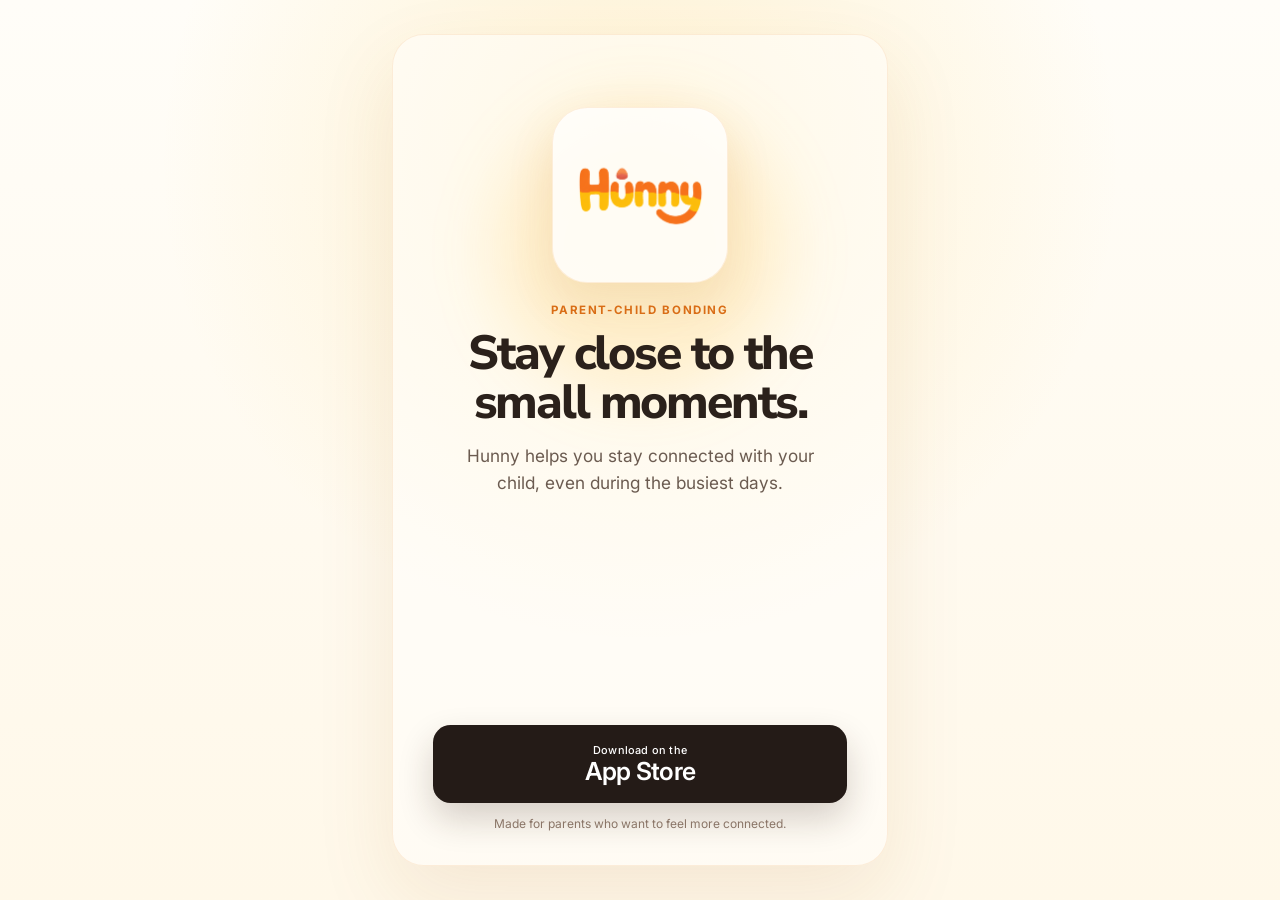
==== get-app/index.html @ f566de1e "Add Instagram app download landing page" ====
<!DOCTYPE html>
<html lang="en">
  <head>
    <meta charset="UTF-8" />
    <meta name="viewport" content="width=device-width, initial-scale=1, viewport-fit=cover" />
    <meta
      name="description"
      content="Download Hunny: Parent-Child Bonding from the App Store. Stay close to the small moments, even during busy days."
    />
    <meta name="theme-color" content="#fff9ed" />
    <meta property="og:type" content="website" />
    <meta property="og:title" content="Get Hunny: Parent-Child Bonding" />
    <meta
      property="og:description"
      content="Stay close to the small moments, even during busy days."
    />
    <meta
      property="og:image"
      content="https://www.hunnyappai.com/Assets/hunny-logo-color-header.png"
    />
    <meta property="og:url" content="https://www.hunnyappai.com/get-app/" />
    <link rel="canonical" href="https://www.hunnyappai.com/get-app/" />
    <link rel="preconnect" href="https://fonts.googleapis.com" />
    <link rel="preconnect" href="https://fonts.gstatic.com" crossorigin />
    <link
      href="https://fonts.googleapis.com/css2?family=Inter:wght@500;600;700&family=Nunito+Sans:wght@700;800&display=swap"
      rel="stylesheet"
    />
    <link rel="stylesheet" href="../get-app.css" />
    <title>Get Hunny: Parent-Child Bonding</title>
  </head>
  <body>
    <main class="download-page">
      <section class="download-card" aria-labelledby="download-heading">
        <div class="download-card__glow" aria-hidden="true"></div>

        <div class="download-card__content">
          <div class="download-logo-wrap">
            <img
              class="download-logo"
              src="../Assets/hunny-logo-color-header.png"
              alt="Hunny"
              width="1254"
              height="1254"
            />
          </div>

          <p class="download-eyebrow">PARENT-CHILD BONDING</p>
          <h1 id="download-heading">Stay close to the small moments.</h1>
          <p class="download-description">
            Hunny helps you stay connected with your child, even during the busiest days.
          </p>
        </div>

        <div class="download-actions">
          <a
            class="download-button"
            href="https://apps.apple.com/ca/app/hunny-parent-child-bonding/id6784933624"
            aria-label="Get Hunny: Parent-Child Bonding on the App Store"
          >
            <span class="download-button__kicker">Download on the</span>
            <span class="download-button__label">App Store</span>
          </a>
          <p class="download-note">Made for parents who want to feel more connected.</p>
        </div>
      </section>
    </main>
  </body>
</html>
---- get-app.css ----
:root {
  color-scheme: light;
  font-family: Inter, -apple-system, BlinkMacSystemFont, "Segoe UI", sans-serif;
  color: #2b211b;
  background: #fff9ed;
}

* {
  box-sizing: border-box;
}

html,
body {
  min-height: 100%;
  margin: 0;
}

body {
  background:
    radial-gradient(circle at 50% 18%, rgba(255, 204, 72, 0.22), transparent 30rem),
    linear-gradient(180deg, #fffdf8 0%, #fff8e9 100%);
}

.download-page {
  display: grid;
  min-height: 100vh;
  min-height: 100dvh;
  padding: max(1rem, env(safe-area-inset-top)) 1rem max(1rem, env(safe-area-inset-bottom));
  place-items: center;
}

.download-card {
  position: relative;
  display: flex;
  flex-direction: column;
  justify-content: space-between;
  width: min(100%, 31rem);
  min-height: calc(100vh - 2rem);
  min-height: calc(100dvh - max(2rem, env(safe-area-inset-top) + env(safe-area-inset-bottom)));
  padding: clamp(2.5rem, 8vh, 5rem) clamp(1.25rem, 6vw, 2.5rem) clamp(1.25rem, 4vh, 2rem);
  overflow: hidden;
  text-align: center;
}

.download-card__glow {
  position: absolute;
  top: clamp(2rem, 8vh, 5rem);
  left: 50%;
  width: 18rem;
  height: 18rem;
  border-radius: 50%;
  background: rgba(255, 190, 41, 0.17);
  filter: blur(2rem);
  pointer-events: none;
  transform: translateX(-50%);
}

.download-card__content,
.download-actions {
  position: relative;
  z-index: 1;
}

.download-logo-wrap {
  display: grid;
  width: clamp(8rem, 36vw, 11rem);
  aspect-ratio: 1;
  margin: 0 auto 1.25rem;
  padding: 0.55rem;
  border: 1px solid rgba(239, 141, 35, 0.14);
  border-radius: 2.2rem;
  background: rgba(255, 255, 255, 0.8);
  box-shadow: 0 1.2rem 3rem rgba(170, 92, 11, 0.12);
  place-items: center;
}

.download-logo {
  display: block;
  width: 100%;
  height: 100%;
  object-fit: contain;
}

.download-eyebrow {
  margin: 0 0 0.75rem;
  color: #d96d16;
  font-size: 0.72rem;
  font-weight: 700;
  letter-spacing: 0.14em;
}

h1 {
  max-width: 23rem;
  margin: 0 auto;
  font-family: "Nunito Sans", Inter, sans-serif;
  font-size: clamp(2rem, 8vw, 3rem);
  font-weight: 800;
  letter-spacing: -0.045em;
  line-height: 1.02;
}

.download-description {
  max-width: 23rem;
  margin: 1rem auto 0;
  color: #6b5b50;
  font-size: clamp(0.95rem, 3.8vw, 1.08rem);
  line-height: 1.55;
}

.download-actions {
  width: 100%;
  padding-top: clamp(2.5rem, 9vh, 6rem);
}

.download-button {
  display: grid;
  width: 100%;
  min-height: 4.85rem;
  padding: 0.75rem 1.5rem;
  border-radius: 1.1rem;
  background: #241b17;
  box-shadow: 0 1rem 2.2rem rgba(49, 31, 20, 0.2);
  color: #fff;
  text-decoration: none;
  transition: transform 160ms ease, box-shadow 160ms ease, background 160ms ease;
  place-content: center;
}

.download-button:hover {
  background: #3a2921;
  box-shadow: 0 1.2rem 2.5rem rgba(49, 31, 20, 0.24);
  transform: translateY(-2px);
}

.download-button:active {
  transform: translateY(0) scale(0.99);
}

.download-button:focus-visible {
  outline: 3px solid rgba(239, 133, 32, 0.55);
  outline-offset: 4px;
}

.download-button__kicker,
.download-button__label {
  display: block;
}

.download-button__kicker {
  margin-bottom: 0.08rem;
  font-size: 0.68rem;
  font-weight: 500;
  letter-spacing: 0.02em;
}

.download-button__label {
  font-size: 1.55rem;
  font-weight: 600;
  letter-spacing: -0.03em;
  line-height: 1.1;
}

.download-note {
  margin: 0.85rem 0 0;
  color: #8a7567;
  font-size: 0.75rem;
  line-height: 1.4;
}

@media (min-width: 40rem) {
  .download-card {
    min-height: min(52rem, calc(100dvh - 3rem));
    border: 1px solid rgba(234, 141, 52, 0.14);
    border-radius: 2rem;
    background: rgba(255, 255, 255, 0.48);
    box-shadow: 0 2rem 5rem rgba(160, 91, 23, 0.1);
  }
}

@media (max-height: 42rem) {
  .download-card {
    min-height: auto;
    padding-top: 1.5rem;
  }

  .download-logo-wrap {
    width: 6rem;
    margin-bottom: 0.75rem;
    border-radius: 1.5rem;
  }

  .download-description {
    margin-top: 0.65rem;
  }

  .download-actions {
    padding-top: 1.5rem;
  }
}

@media (prefers-reduced-motion: reduce) {
  .download-button {
    transition: none;
  }
}
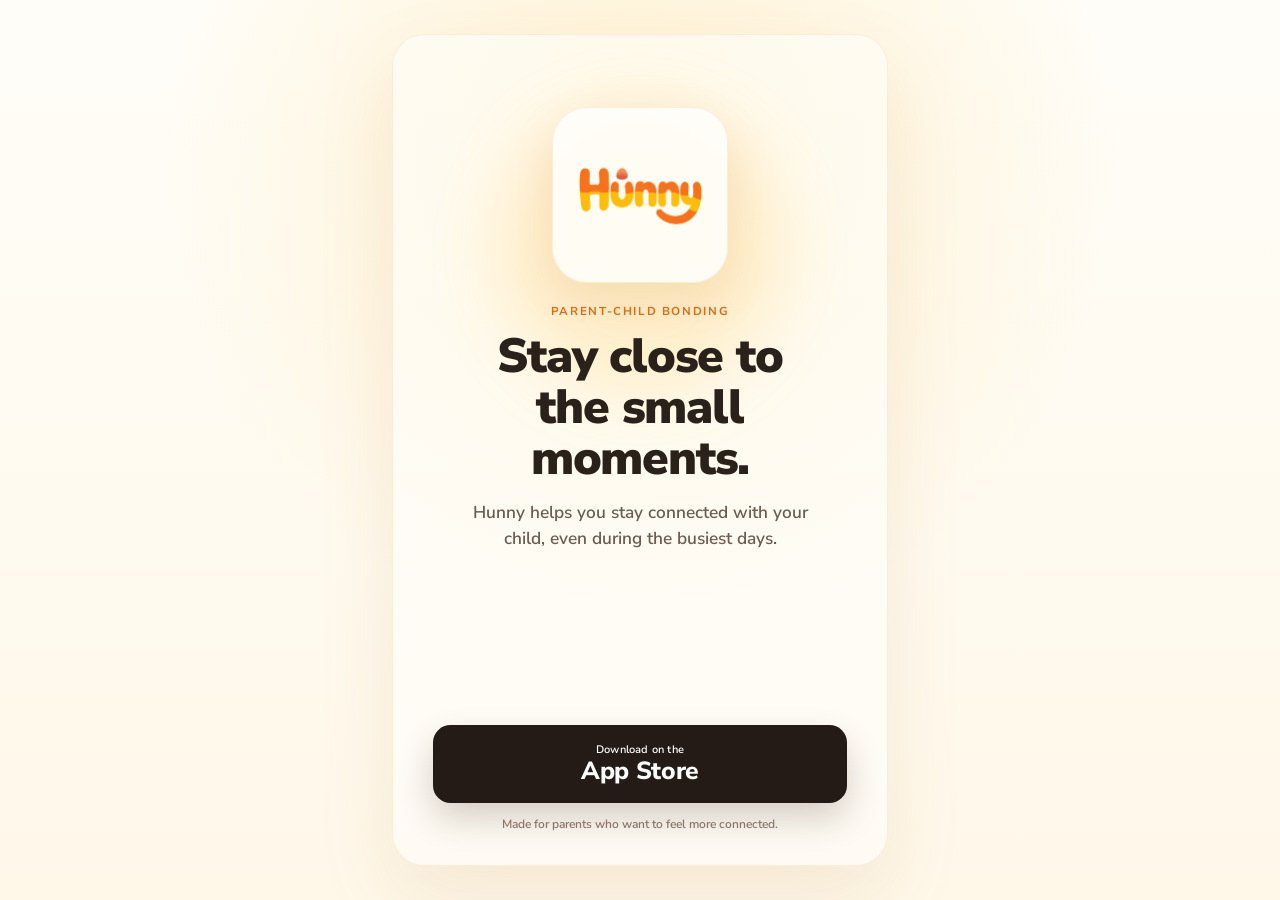
==== commit 6881a79f: "Refine download page typography" ====
--- a/get-app/index.html
+++ b/get-app/index.html
@@ -23,7 +23,7 @@
     <link rel="preconnect" href="https://fonts.googleapis.com" />
     <link rel="preconnect" href="https://fonts.gstatic.com" crossorigin />
     <link
-      href="https://fonts.googleapis.com/css2?family=Inter:wght@500;600;700&family=Nunito+Sans:wght@700;800&display=swap"
+      href="https://fonts.googleapis.com/css2?family=Nunito+Sans:opsz,wght@6..12,500..900&display=swap"
       rel="stylesheet"
     />
     <link rel="stylesheet" href="../get-app.css" />
--- a/get-app.css
+++ b/get-app.css
@@ -1,6 +1,6 @@
 :root {
   color-scheme: light;
-  font-family: Inter, -apple-system, BlinkMacSystemFont, "Segoe UI", sans-serif;
+  font-family: "Nunito Sans", -apple-system, BlinkMacSystemFont, "Segoe UI", sans-serif;
   color: #2b211b;
   background: #fff9ed;
 }
@@ -11,6 +11,7 @@
 
 html,
 body {
+  font-weight: 600;
   min-height: 100%;
   margin: 0;
 }
@@ -92,11 +93,10 @@
 h1 {
   max-width: 23rem;
   margin: 0 auto;
-  font-family: "Nunito Sans", Inter, sans-serif;
   font-size: clamp(2rem, 8vw, 3rem);
-  font-weight: 800;
-  letter-spacing: -0.045em;
-  line-height: 1.02;
+  font-weight: 900;
+  letter-spacing: -0.025em;
+  line-height: 1.06;
 }
 
 .download-description {
@@ -104,6 +104,7 @@
   margin: 1rem auto 0;
   color: #6b5b50;
   font-size: clamp(0.95rem, 3.8vw, 1.08rem);
+  font-weight: 600;
   line-height: 1.55;
 }
 
@@ -149,14 +150,14 @@
 .download-button__kicker {
   margin-bottom: 0.08rem;
   font-size: 0.68rem;
-  font-weight: 500;
+  font-weight: 600;
   letter-spacing: 0.02em;
 }
 
 .download-button__label {
   font-size: 1.55rem;
-  font-weight: 600;
-  letter-spacing: -0.03em;
+  font-weight: 800;
+  letter-spacing: -0.015em;
   line-height: 1.1;
 }
 
@@ -164,6 +165,7 @@
   margin: 0.85rem 0 0;
   color: #8a7567;
   font-size: 0.75rem;
+  font-weight: 600;
   line-height: 1.4;
 }
 
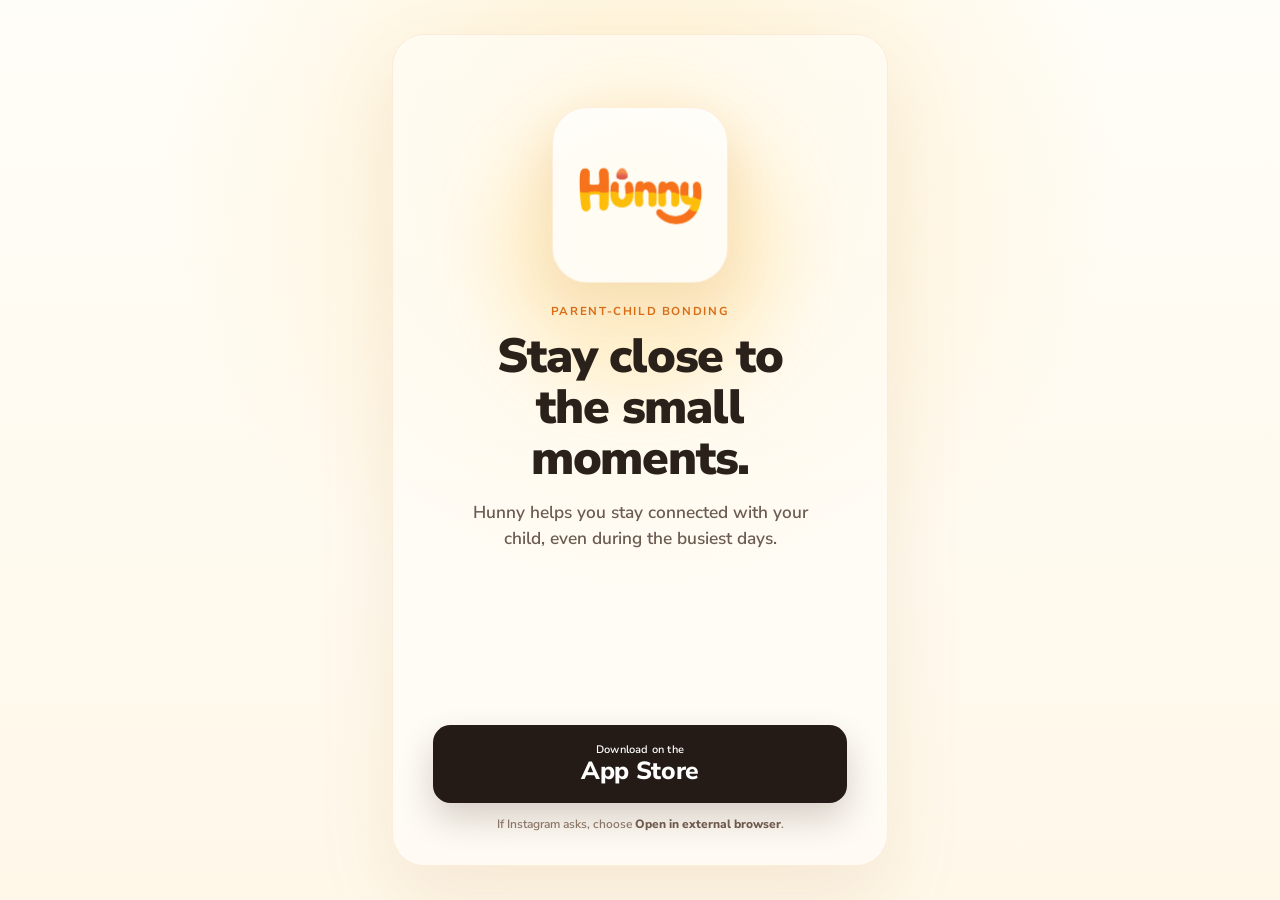
==== commit 3fbf3322: "Open App Store directly from Instagram landing page" ====
--- a/get-app/index.html
+++ b/get-app/index.html
@@ -57,13 +57,43 @@
             class="download-button"
             href="https://apps.apple.com/ca/app/hunny-parent-child-bonding/id6784933624"
             aria-label="Get Hunny: Parent-Child Bonding on the App Store"
+            data-app-store-link
           >
             <span class="download-button__kicker">Download on the</span>
             <span class="download-button__label">App Store</span>
           </a>
-          <p class="download-note">Made for parents who want to feel more connected.</p>
+          <p class="download-note">
+            If Instagram asks, choose <strong>Open in external browser</strong>.
+          </p>
         </div>
       </section>
     </main>
+
+    <script>
+      (function () {
+        var appStoreButton = document.querySelector("[data-app-store-link]");
+        if (!appStoreButton) return;
+
+        var appStoreAppUrl = "itms-apps://itunes.apple.com/app/id6784933624";
+        var appStoreWebUrl = appStoreButton.href;
+
+        appStoreButton.addEventListener("click", function (event) {
+          event.preventDefault();
+
+          var leftPage = false;
+          var markPageLeft = function () {
+            if (document.hidden) leftPage = true;
+          };
+
+          document.addEventListener("visibilitychange", markPageLeft);
+          window.location.href = appStoreAppUrl;
+
+          window.setTimeout(function () {
+            document.removeEventListener("visibilitychange", markPageLeft);
+            if (!leftPage) window.location.href = appStoreWebUrl;
+          }, 1200);
+        });
+      })();
+    </script>
   </body>
 </html>
--- a/get-app.css
+++ b/get-app.css
@@ -169,6 +169,11 @@
   line-height: 1.4;
 }
 
+.download-note strong {
+  color: #6e594c;
+  font-weight: 800;
+}
+
 @media (min-width: 40rem) {
   .download-card {
     min-height: min(52rem, calc(100dvh - 3rem));
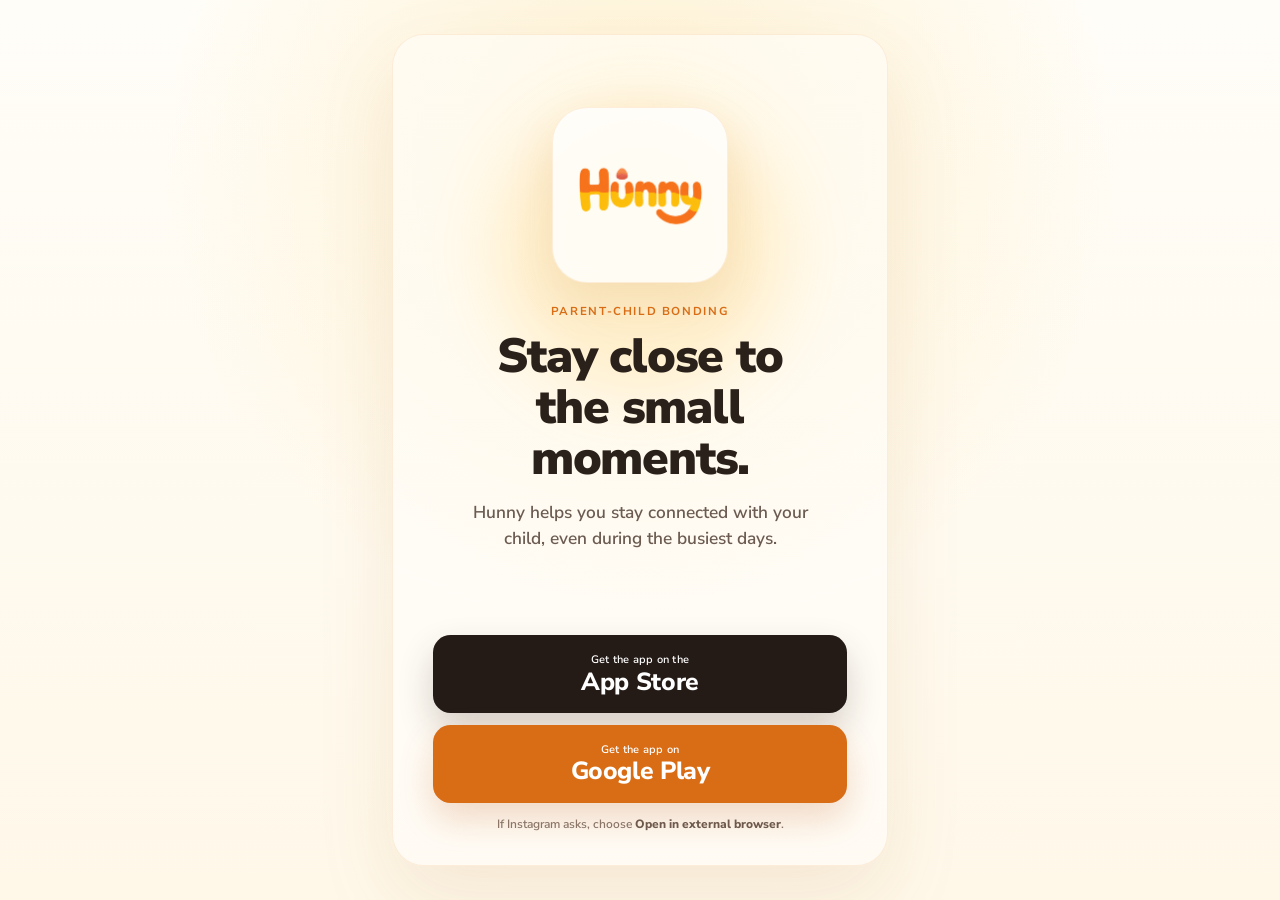
==== commit 004ecbf8: "Add Google Play link to get app page" ====
--- a/get-app/index.html
+++ b/get-app/index.html
@@ -5,9 +5,10 @@
     <meta name="viewport" content="width=device-width, initial-scale=1, viewport-fit=cover" />
     <meta
       name="description"
-      content="Download Hunny: Parent-Child Bonding from the App Store. Stay close to the small moments, even during busy days."
+      content="Download Hunny: Parent-Child Bonding from the App Store or Google Play. Stay close to the small moments, even during busy days."
     />
     <meta name="theme-color" content="#fff9ed" />
+    <meta name="apple-itunes-app" content="app-id=6784933624" />
     <meta property="og:type" content="website" />
     <meta property="og:title" content="Get Hunny: Parent-Child Bonding" />
     <meta
@@ -55,12 +56,21 @@
         <div class="download-actions">
           <a
             class="download-button"
-            href="https://apps.apple.com/ca/app/hunny-parent-child-bonding/id6784933624"
+            href="../open-app/"
             aria-label="Get Hunny: Parent-Child Bonding on the App Store"
-            data-app-store-link
           >
-            <span class="download-button__kicker">Download on the</span>
+            <span class="download-button__kicker">Get the app on the</span>
             <span class="download-button__label">App Store</span>
+          </a>
+          <a
+            class="download-button download-button--play"
+            href="https://play.google.com/store/apps/details?id=com.hunnychild.app&pli=1"
+            aria-label="Get Hunny: Parent-Child Bonding on Google Play"
+            target="_blank"
+            rel="noopener noreferrer"
+          >
+            <span class="download-button__kicker">Get the app on</span>
+            <span class="download-button__label">Google Play</span>
           </a>
           <p class="download-note">
             If Instagram asks, choose <strong>Open in external browser</strong>.
@@ -69,31 +79,5 @@
       </section>
     </main>
 
-    <script>
-      (function () {
-        var appStoreButton = document.querySelector("[data-app-store-link]");
-        if (!appStoreButton) return;
-
-        var appStoreAppUrl = "itms-apps://itunes.apple.com/app/id6784933624";
-        var appStoreWebUrl = appStoreButton.href;
-
-        appStoreButton.addEventListener("click", function (event) {
-          event.preventDefault();
-
-          var leftPage = false;
-          var markPageLeft = function () {
-            if (document.hidden) leftPage = true;
-          };
-
-          document.addEventListener("visibilitychange", markPageLeft);
-          window.location.href = appStoreAppUrl;
-
-          window.setTimeout(function () {
-            document.removeEventListener("visibilitychange", markPageLeft);
-            if (!leftPage) window.location.href = appStoreWebUrl;
-          }, 1200);
-        });
-      })();
-    </script>
   </body>
 </html>
--- a/get-app.css
+++ b/get-app.css
@@ -127,6 +127,20 @@
   place-content: center;
 }
 
+.download-button + .download-button {
+  margin-top: 0.75rem;
+}
+
+.download-button--play {
+  background: #d96d16;
+  box-shadow: 0 1rem 2.2rem rgba(184, 82, 11, 0.2);
+}
+
+.download-button.download-button--play:hover {
+  background: #bd5910;
+  box-shadow: 0 1.2rem 2.5rem rgba(184, 82, 11, 0.24);
+}
+
 .download-button:hover {
   background: #3a2921;
   box-shadow: 0 1.2rem 2.5rem rgba(49, 31, 20, 0.24);
@@ -172,6 +186,37 @@
 .download-note strong {
   color: #6e594c;
   font-weight: 800;
+}
+
+.handoff-page {
+  display: grid;
+  min-height: 100vh;
+  min-height: 100dvh;
+  padding: max(1.25rem, env(safe-area-inset-top)) 1.25rem max(1.25rem, env(safe-area-inset-bottom));
+  place-items: center;
+}
+
+.handoff-card {
+  width: min(100%, 26rem);
+  text-align: center;
+}
+
+.handoff-logo {
+  display: block;
+  width: 7.5rem;
+  height: 7.5rem;
+  margin: 0 auto 1.25rem;
+  object-fit: contain;
+}
+
+.handoff-description {
+  margin: 1rem auto 1.5rem;
+  color: #6b5b50;
+  line-height: 1.5;
+}
+
+.handoff-button {
+  min-height: 4.4rem;
 }
 
 @media (min-width: 40rem) {
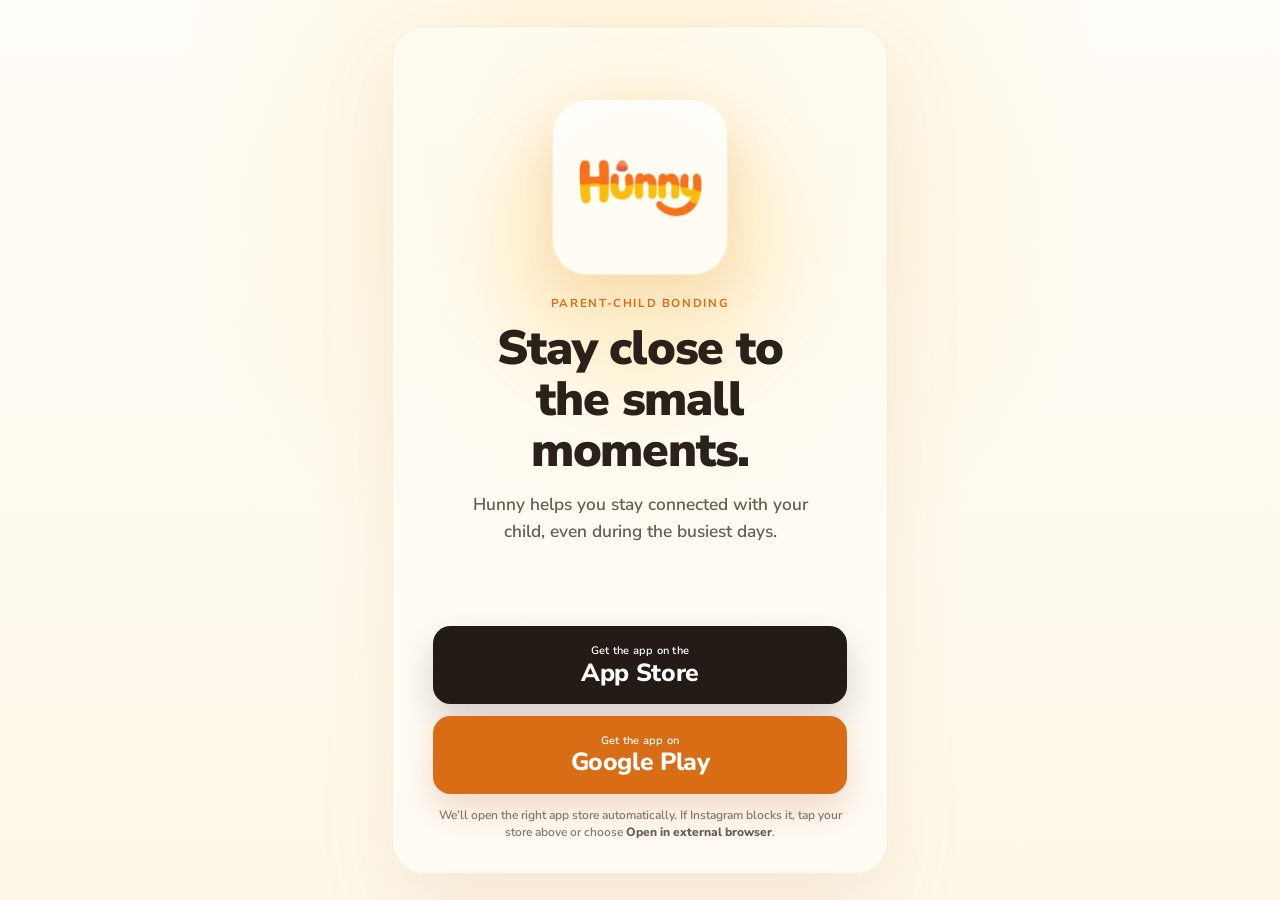
==== commit 0c410b25: "Redirect mobile visitors to their app store" ====
--- a/get-app/index.html
+++ b/get-app/index.html
@@ -56,14 +56,17 @@
         <div class="download-actions">
           <a
             class="download-button"
-            href="../open-app/"
+            data-analytics-store="app_store"
+            href="https://apps.apple.com/app/id6784933624"
             aria-label="Get Hunny: Parent-Child Bonding on the App Store"
+            target="_top"
           >
             <span class="download-button__kicker">Get the app on the</span>
             <span class="download-button__label">App Store</span>
           </a>
           <a
             class="download-button download-button--play"
+            data-analytics-store="google_play"
             href="https://play.google.com/store/apps/details?id=com.hunnychild.app&pli=1"
             aria-label="Get Hunny: Parent-Child Bonding on Google Play"
             target="_blank"
@@ -73,11 +76,13 @@
             <span class="download-button__label">Google Play</span>
           </a>
           <p class="download-note">
-            If Instagram asks, choose <strong>Open in external browser</strong>.
+            We’ll open the right app store automatically. If Instagram blocks it, tap your store
+            above or choose <strong>Open in external browser</strong>.
           </p>
         </div>
       </section>
     </main>
 
+    <script src="./analytics.js"></script>
   </body>
 </html>
